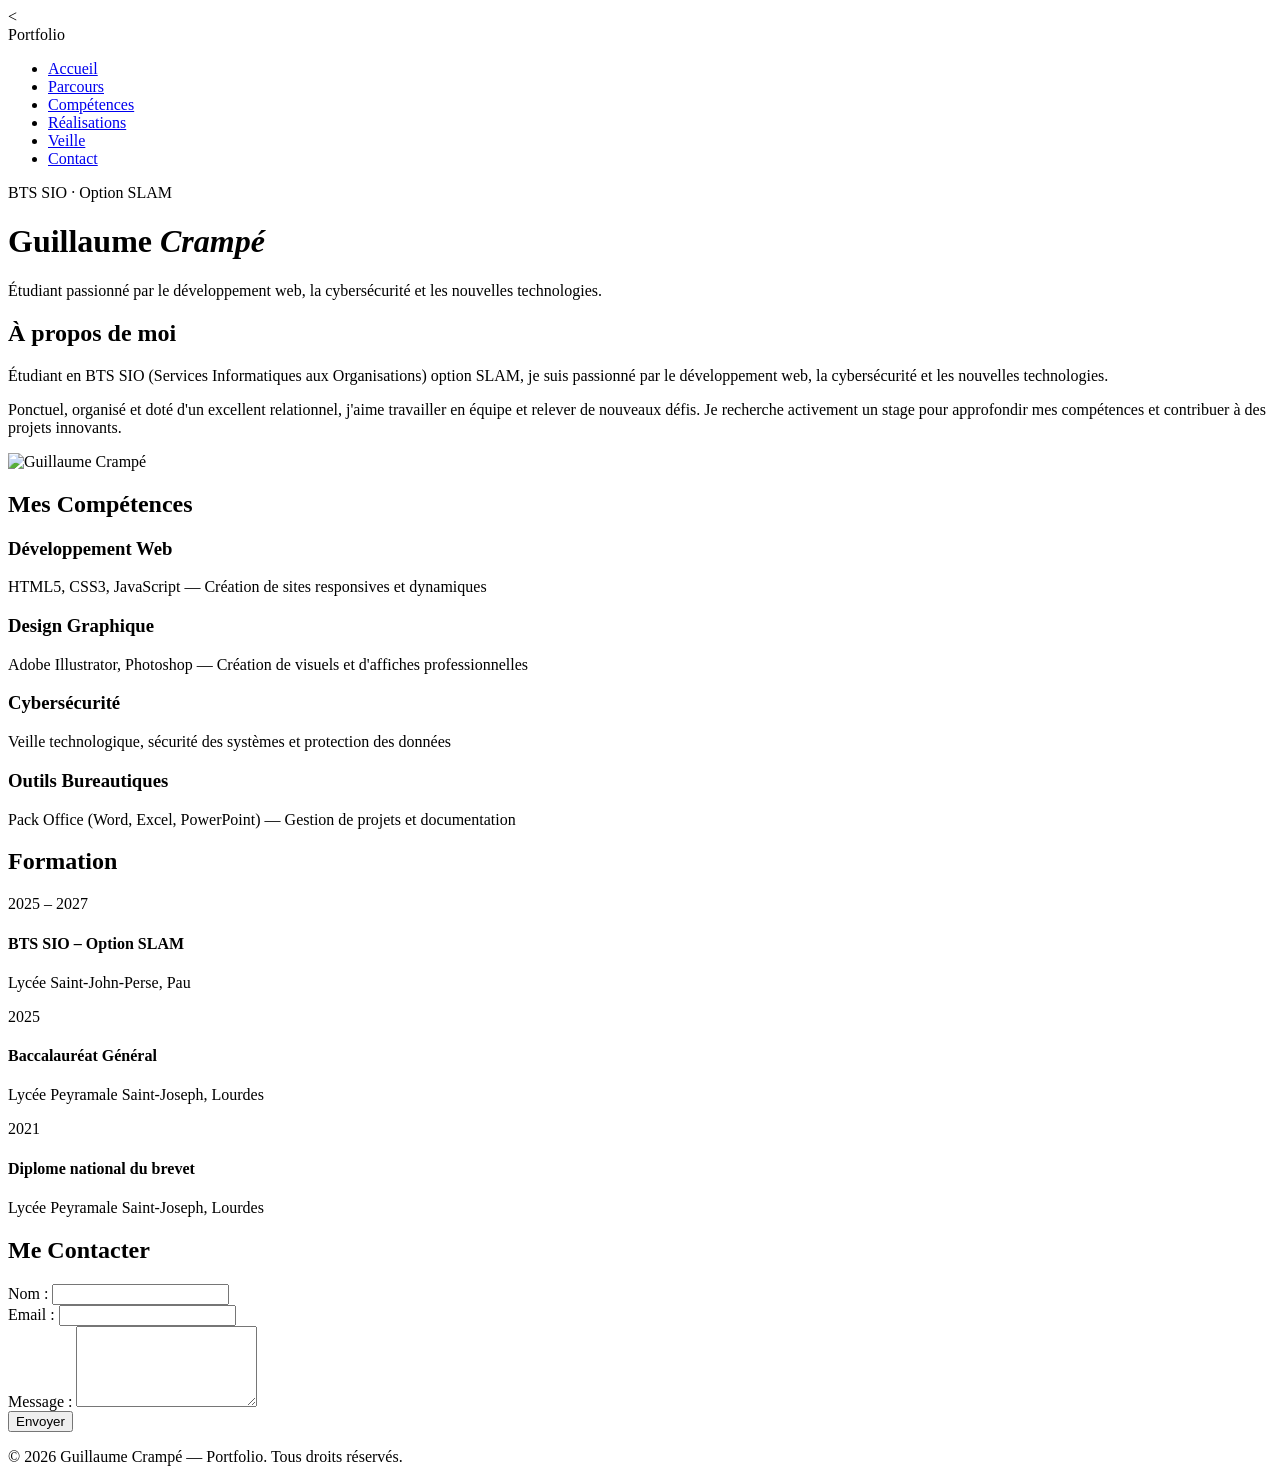
==== index.html @ c6c4ae94 "Add files via upload" ====
<<!DOCTYPE html>
<html lang="fr">
<head>
    <meta charset="UTF-8">
    <meta name="viewport" content="width=device-width, initial-scale=1.0">
    <title>Portfolio — Guillaume Crampé</title>
    <link rel="preconnect" href="https://fonts.googleapis.com">
    <link rel="preconnect" href="https://fonts.gstatic.com" crossorigin>
    <link href="https://fonts.googleapis.com/css2?family=Playfair+Display:ital,wght@0,700;1,700&family=Outfit:wght@400;500;600;800&display=swap" rel="stylesheet">
    <link rel="stylesheet" href="css/style.css">
</head>
<body>

    <nav class="navbar">
        <div class="nav-container">
            <div class="logo"><a href="index.html" style="color:inherit;text-decoration:none;">Portfolio</a></div>
            <ul class="nav-menu">
                <li><a href="index.html" class="nav-link active">Accueil</a></li>
                <li><a href="pages/parcours.html" class="nav-link">Parcours</a></li>
                <li><a href="pages/competences.html" class="nav-link">Compétences</a></li>
                <li><a href="pages/realisations.html" class="nav-link">Réalisations</a></li>
                <li><a href="pages/veille.html" class="nav-link">Veille</a></li>
                <li><a href="pages/contact.html" class="nav-link">Contact</a></li>
            </ul>
            <div class="hamburger">
                <span></span>
                <span></span>
                <span></span>
            </div>
        </div>
    </nav>

    <header class="hero">
        <div class="hero-content">
            <div class="hero-badge">
                <span class="badge-dot"></span>
                BTS SIO · Option SLAM
            </div>
            <h1 class="hero-title">
                Guillaume
                <em>Crampé</em>
            </h1>
            <p class="hero-subtitle">Étudiant passionné par le développement web, la cybersécurité et les nouvelles technologies.</p>
        </div>
    </header>

    <main>

        <section class="about">
            <div class="container">
                <h2>À propos de moi</h2>
                <div class="about-content">
                    <div class="about-text">
                        <p>Étudiant en BTS SIO (Services Informatiques aux Organisations) option SLAM,
                        je suis passionné par le développement web, la cybersécurité et les nouvelles technologies.</p>
                        <p>Ponctuel, organisé et doté d'un excellent relationnel, j'aime travailler en équipe
                        et relever de nouveaux défis. Je recherche activement un stage pour approfondir mes
                        compétences et contribuer à des projets innovants.</p>
                    </div>
                    <div class="about-image">
                        <img src="images/profil.jpg" alt="Guillaume Crampé">
                    </div>
                </div>
            </div>
        </section>

        <section class="competences">
            <div class="container">
                <h2>Mes Compétences</h2>
                <div class="competences-grid">
                    <div class="competence-card">
                        <div class="card-bar bar-green"></div>
                        <h3>Développement Web</h3>
                        <p>HTML5, CSS3, JavaScript — Création de sites responsives et dynamiques</p>
                    </div>
                    <div class="competence-card">
                        <div class="card-bar bar-blue"></div>
                        <h3>Design Graphique</h3>
                        <p>Adobe Illustrator, Photoshop — Création de visuels et d'affiches professionnelles</p>
                    </div>
                    <div class="competence-card">
                        <div class="card-bar bar-orange"></div>
                        <h3>Cybersécurité</h3>
                        <p>Veille technologique, sécurité des systèmes et protection des données</p>
                    </div>
                    <div class="competence-card">
                        <div class="card-bar bar-green"></div>
                        <h3>Outils Bureautiques</h3>
                        <p>Pack Office (Word, Excel, PowerPoint) — Gestion de projets et documentation</p>
                    </div>
                </div>
            </div>
        </section>

        <section class="formation">
            <div class="container">
                <h2>Formation</h2>
                <div class="timeline">
                    <div class="timeline-item">
                        <div class="timeline-left">
                            <div class="timeline-dot dot-green"></div>
                            <div class="timeline-bar"></div>
                        </div>
                        <div class="timeline-right">
                            <p class="timeline-year year-green">2025 – 2027</p>
                            <div class="timeline-box">
                                <h4>BTS SIO – Option SLAM</h4>
                                <p>Lycée Saint-John-Perse, Pau</p>
                            </div>
                        </div>
                    </div>
                    <div class="timeline-item">
                        <div class="timeline-left">
                            <div class="timeline-dot dot-blue"></div>
                        </div>
                        <div class="timeline-right">
                            <p class="timeline-year year-blue">2025</p>
                            <div class="timeline-box">
                                <h4>Baccalauréat Général</h4>
                                <p>Lycée Peyramale Saint-Joseph, Lourdes</p>
                            </div>
                        </div>
                    </div>
                    <div class="timeline-item">
                        <div class="timeline-left">
                            <div class="timeline-dot dot-blue"></div>
                        </div>
                        <div class="timeline-right">
                            <p class="timeline-year year-blue">2021</p>
                            <div class="timeline-box">
                                <h4>Diplome national du brevet </h4>
                                <p>Lycée Peyramale Saint-Joseph, Lourdes</p>
                            </div>
                        </div>
                    </div>
                </div>
            </div>
        </section>

        <section id="contact" class="contact">
            <div class="container">
                <h2>Me Contacter</h2>
                <form id="contactForm" class="contact-form">
                    <div class="form-group">
                        <label for="nom">Nom :</label>
                        <input type="text" id="nom" name="nom" required>
                    </div>
                    <div class="form-group">
                        <label for="email">Email :</label>
                        <input type="email" id="email" name="email" required>
                    </div>
                    <div class="form-group">
                        <label for="message">Message :</label>
                        <textarea id="message" name="message" rows="5" required></textarea>
                    </div>
                    <button type="submit" class="btn btn-primary">Envoyer</button>
                </form>
            </div>
        </section>

    </main>

    <footer>
        <div class="container">
            <p>&copy; 2026 Guillaume Crampé — Portfolio. Tous droits réservés.</p>
        </div>
    </footer>

    <script src="js/main.js"></script>
</body>
</html>
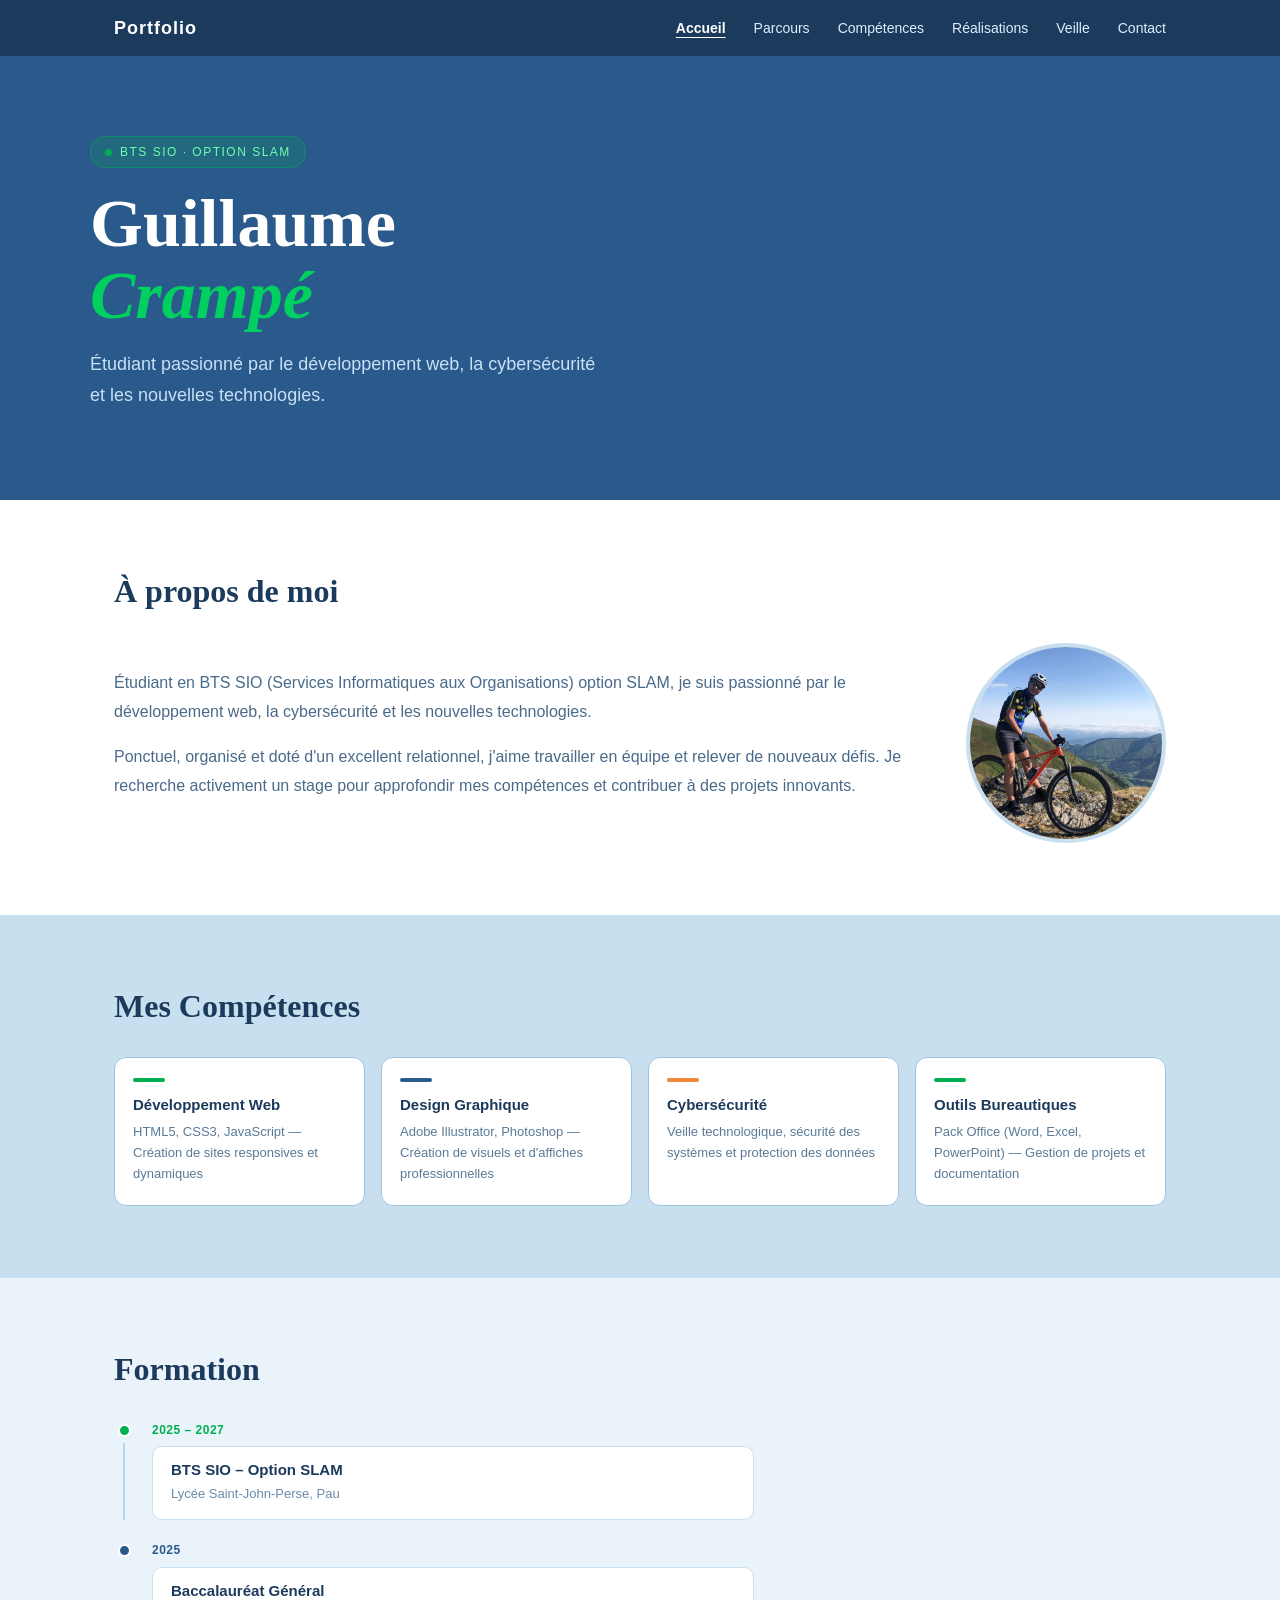
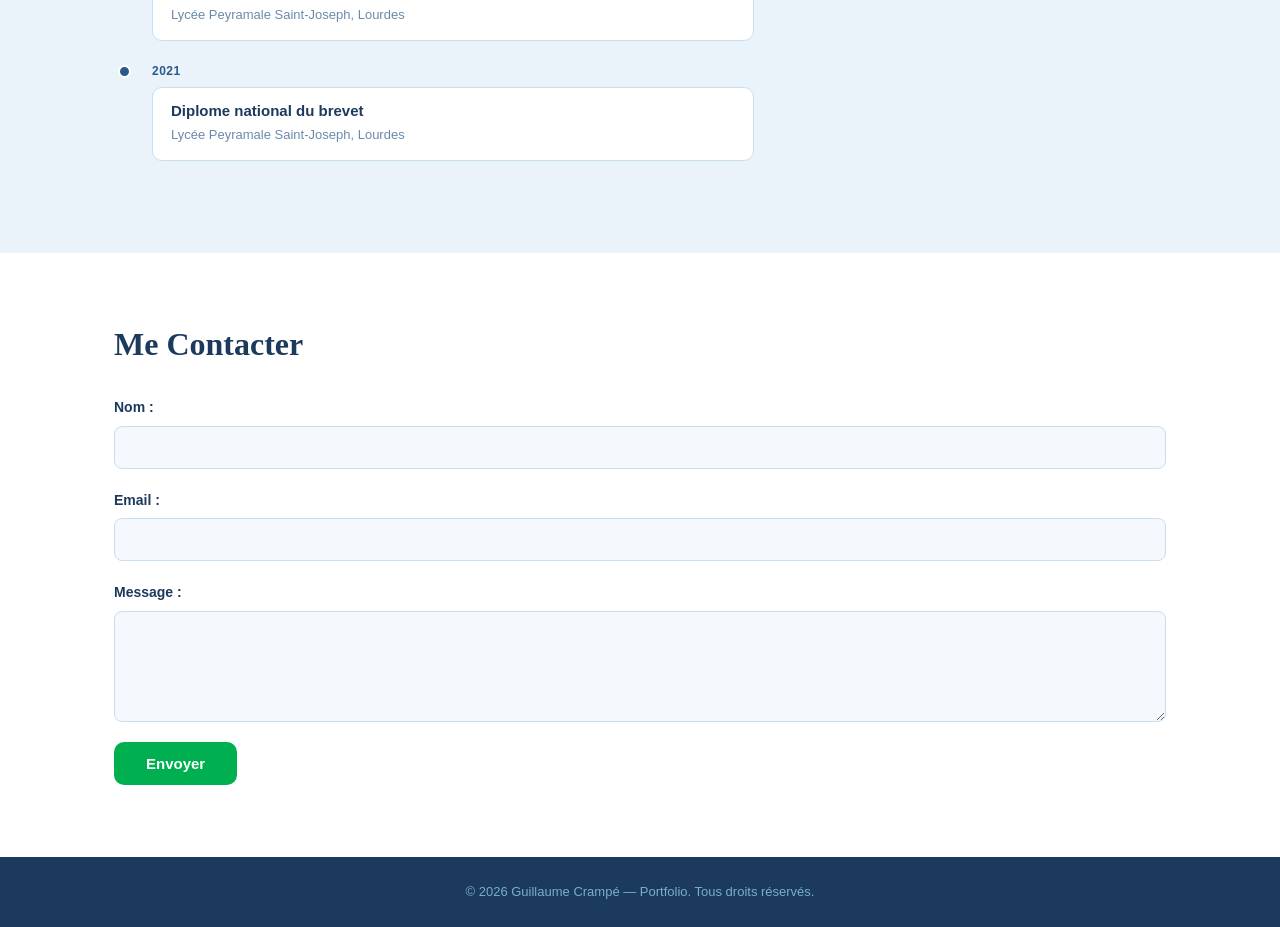
==== commit 30e562b8: "Mise à jour du portfolio" ====
--- a/index.html
+++ b/index.html
@@ -1,4 +1,4 @@
-<<!DOCTYPE html>
+<!DOCTYPE html>
 <html lang="fr">
 <head>
     <meta charset="UTF-8">
--- a/css/style.css
+++ b/css/style.css
@@ -0,0 +1,262 @@
+/* =============================================
+   PORTFOLIO — Guillaume Crampé
+   Palette : Bleu océan #2a5a8c + Vert émeraude #00b050
+   ============================================= */
+
+/* --- RESET & BASE --- */
+* { margin: 0; padding: 0; box-sizing: border-box; }
+
+body {
+    font-family: 'Outfit', sans-serif;
+    font-size: 16px;
+    font-weight: 400;
+    line-height: 1.7;
+    color: #1b3a5c;
+    background: #ffffff;
+}
+
+h1, h2, h3, h4 { font-family: 'Playfair Display', serif; font-weight: 700; line-height: 1.2; }
+a { text-decoration: none; color: inherit; }
+img { max-width: 100%; display: block; }
+
+.container { max-width: 1100px; margin: 0 auto; padding: 0 24px; }
+
+/* --- NAVBAR --- */
+.navbar {
+    background: #1b3a5c;
+    position: sticky;
+    top: 0;
+    z-index: 100;
+    height: 56px;
+    display: flex;
+    align-items: center;
+}
+
+.nav-container {
+    max-width: 1100px;
+    margin: 0 auto;
+    padding: 0 24px;
+    width: 100%;
+    display: flex;
+    align-items: center;
+    justify-content: space-between;
+    position: relative;
+}
+
+.logo { color: #ffffff; font-family: 'Outfit', sans-serif; font-weight: 600; font-size: 18px; letter-spacing: 1px; }
+
+.nav-menu { list-style: none; display: flex; gap: 28px; align-items: center; }
+
+.nav-link { color: #deeeff; font-size: 14px; font-weight: 500; transition: color 0.2s; }
+.nav-link:hover { color: #ffffff; }
+.nav-link.active { color: #ffffff; font-weight: 700; text-decoration: underline; text-underline-offset: 4px; }
+
+.hamburger { display: none; flex-direction: column; gap: 5px; cursor: pointer; }
+.hamburger span { display: block; width: 24px; height: 2px; background: #deeeff; border-radius: 2px; transition: all 0.3s; }
+
+/* --- HERO --- */
+.hero { background: #2a5a8c; padding: 80px 24px 90px; }
+
+.hero-content { max-width: 1100px; margin: 0 auto; }
+
+.hero-badge {
+    display: inline-flex; align-items: center; gap: 8px;
+    background: rgba(0,176,80,0.18); border: 1px solid rgba(0,176,80,0.5);
+    border-radius: 20px; padding: 5px 14px; font-size: 12px; color: #6dffa8;
+    letter-spacing: 1.5px; text-transform: uppercase; margin-bottom: 20px;
+    font-family: 'Outfit', sans-serif; font-weight: 500;
+}
+
+.badge-dot { width: 7px; height: 7px; border-radius: 50%; background: #00b050; flex-shrink: 0; }
+
+.hero-title { font-family: 'Playfair Display', serif; font-size: clamp(42px, 6vw, 68px); font-weight: 700; color: #ffffff; line-height: 1.05; }
+.hero-title em { display: block; font-style: italic; color: #00d060; }
+.hero-subtitle { font-size: 18px; color: #c8e0f4; margin-top: 18px; max-width: 520px; line-height: 1.7; }
+
+/* --- SECTIONS --- */
+.page-section { padding: 72px 0; background: #ffffff; }
+.page-section.bg-light { background: #f5f8fc; }
+.page-section.bg-lighter { background: #eaf2fa; }
+
+.section-title { font-size: 28px; color: #1b3a5c; margin-bottom: 32px; font-family: 'Playfair Display', serif; font-weight: 700; }
+
+/* --- HOMEPAGE SECTIONS --- */
+.about { padding: 72px 0; background: #ffffff; }
+.about h2 { font-size: 32px; color: #1b3a5c; margin-bottom: 32px; }
+
+.about-content { display: flex; gap: 48px; align-items: center; }
+.about-text { flex: 1; }
+.about-text p { color: #4a6a8a; margin-bottom: 16px; font-size: 16px; line-height: 1.8; }
+
+.about-image { flex-shrink: 0; width: 200px; height: 200px; border-radius: 50%; overflow: hidden; border: 4px solid #c8dff0; }
+.about-image img { width: 100%; height: 100%; object-fit: cover; }
+
+.competences { padding: 72px 0; background: #c8dff0; }
+.competences h2 { font-size: 32px; color: #1b3a5c; margin-bottom: 32px; }
+
+.competences-grid { display: grid; grid-template-columns: repeat(auto-fit, minmax(220px, 1fr)); gap: 16px; }
+
+.competence-card { background: #ffffff; border: 1px solid #a0c4e0; border-radius: 12px; padding: 20px 18px; transition: transform 0.2s, box-shadow 0.2s; }
+.competence-card:hover { transform: translateY(-4px); box-shadow: 0 8px 24px rgba(27,58,92,0.12); }
+
+.card-bar { height: 4px; border-radius: 2px; width: 32px; margin-bottom: 14px; }
+.bar-green { background: #00b050; }
+.bar-blue { background: #2a5a8c; }
+.bar-orange { background: #f0873a; }
+
+.competence-card h3 { font-size: 15px; color: #1b3a5c; margin-bottom: 8px; font-family: 'Outfit', sans-serif; font-weight: 600; }
+.competence-card p { font-size: 13px; color: #5a7a96; line-height: 1.6; }
+
+.formation { padding: 72px 0; background: #eaf2fa; }
+.formation h2 { font-size: 32px; color: #1b3a5c; margin-bottom: 32px; }
+
+/* --- TIMELINE --- */
+.timeline { display: flex; flex-direction: column; max-width: 640px; }
+.timeline-item { display: flex; gap: 18px; padding-bottom: 20px; }
+.timeline-left { display: flex; flex-direction: column; align-items: center; min-width: 20px; }
+.timeline-dot { width: 13px; height: 13px; border-radius: 50%; flex-shrink: 0; margin-top: 4px; border: 2px solid #ffffff; }
+.dot-green { background: #00b050; }
+.dot-blue { background: #2a5a8c; }
+.timeline-bar { width: 2px; flex: 1; background: #b8d4ec; margin-top: 6px; }
+.timeline-right { flex: 1; }
+.timeline-year { font-size: 12px; font-weight: 600; font-family: 'Outfit', sans-serif; margin-bottom: 6px; letter-spacing: 0.5px; }
+.year-green { color: #00b050; }
+.year-blue { color: #2a5a8c; }
+.timeline-box { background: #ffffff; border: 1px solid #c8dff0; border-radius: 10px; padding: 14px 18px; }
+.timeline-box h4 { font-size: 15px; color: #1b3a5c; margin-bottom: 4px; font-family: 'Outfit', sans-serif; font-weight: 600; }
+.timeline-box p { font-size: 13px; color: #6a8aaa; }
+
+/* Tags dans timeline */
+.tag { display: inline-block; font-size: 11px; border-radius: 4px; padding: 2px 8px; margin-top: 6px; font-weight: 600; font-family: 'Outfit', sans-serif; }
+.tag-green { background: rgba(0,176,80,0.12); color: #007a38; }
+.tag-blue { background: rgba(42,90,140,0.12); color: #1b3a5c; }
+
+/* Centres d'intérêt */
+.tags-grid { display: flex; flex-wrap: wrap; gap: 10px; }
+.interest-tag { background: #ffffff; border: 1px solid #c8dff0; border-radius: 8px; padding: 8px 16px; font-size: 14px; color: #1b3a5c; font-weight: 500; }
+
+/* --- COMPÉTENCES PAGE --- */
+.bloc-header { display: flex; gap: 20px; align-items: flex-start; margin-bottom: 24px; }
+.bloc-number { width: 44px; height: 44px; border-radius: 10px; color: #fff; font-size: 16px; font-weight: 800; display: flex; align-items: center; justify-content: center; flex-shrink: 0; font-family: 'Outfit', sans-serif; }
+.bloc-sub { font-size: 14px; color: #5a7a96; margin-top: 2px; }
+
+.skills-tags { display: flex; flex-wrap: wrap; gap: 8px; margin-bottom: 20px; }
+.skill-tag { background: #eaf2fa; color: #2a5a8c; font-size: 13px; border-radius: 6px; padding: 5px 12px; font-weight: 600; }
+
+.competence-detail { background: #fff; border: 1px solid #c8dff0; border-left: 4px solid #00b050; border-radius: 0 10px 10px 0; padding: 16px 20px; margin-bottom: 20px; }
+.competence-detail p { font-size: 14px; color: #4a6a8a; line-height: 1.8; }
+
+.img-placeholder { background: #f5f8fc; border: 2px dashed #b8d4ec; border-radius: 10px; padding: 32px 20px; text-align: center; margin-bottom: 16px; }
+.img-placeholder p { font-size: 13px; color: #7aafc8; font-weight: 500; }
+
+/* --- RÉALISATIONS PAGE --- */
+.projets-grid { display: grid; grid-template-columns: repeat(auto-fit, minmax(300px, 1fr)); gap: 24px; }
+
+.projet-card { background: #fff; border: 1px solid #c8dff0; border-radius: 12px; overflow: hidden; transition: transform 0.2s, box-shadow 0.2s; }
+.projet-card:hover { transform: translateY(-4px); box-shadow: 0 8px 24px rgba(27,58,92,0.12); }
+
+.projet-img { background: #c8dff0; height: 200px; display: flex; align-items: center; justify-content: center; border-bottom: 1px solid #b0cce0; overflow: hidden; }
+.projet-img img { width: 100%; height: 100%; object-fit: cover; }
+.projet-img span { font-size: 13px; color: #4a7aaa; font-weight: 500; }
+
+.projet-body { padding: 20px; }
+.projet-body h3 { font-size: 17px; color: #1b3a5c; margin-bottom: 8px; font-family: 'Outfit', sans-serif; font-weight: 700; }
+.projet-body p { font-size: 13px; color: #5a7a96; line-height: 1.6; margin-bottom: 12px; }
+
+.projet-tags { display: flex; gap: 6px; flex-wrap: wrap; margin-bottom: 16px; }
+.ptag { background: rgba(0,176,80,0.12); color: #007a38; font-size: 11px; border-radius: 4px; padding: 3px 8px; font-weight: 600; }
+
+.btn-projet { display: inline-block; background: #1b3a5c; color: #fff; border-radius: 7px; padding: 8px 18px; font-size: 13px; font-weight: 700; font-family: 'Outfit', sans-serif; transition: background 0.2s; }
+.btn-projet:hover { background: #2a5a8c; }
+
+/* --- VEILLE PAGE --- */
+.article-card { background: #fff; border: 1px solid #c8dff0; border-radius: 12px; padding: 20px 24px; margin-bottom: 16px; display: flex; gap: 24px; transition: box-shadow 0.2s; }
+.article-card:hover { box-shadow: 0 4px 16px rgba(27,58,92,0.1); }
+
+.article-meta { display: flex; flex-direction: column; gap: 6px; min-width: 110px; }
+.article-date { font-size: 12px; color: #00b050; font-weight: 700; font-family: 'Outfit', sans-serif; }
+.article-tag-label { display: inline-block; background: #eaf2fa; color: #2a5a8c; font-size: 11px; border-radius: 4px; padding: 3px 8px; font-weight: 600; }
+
+.article-body h3 { font-size: 16px; color: #1b3a5c; margin-bottom: 8px; font-family: 'Outfit', sans-serif; font-weight: 700; }
+.article-body p { font-size: 13px; color: #5a7a96; line-height: 1.6; margin-bottom: 10px; }
+.article-link { font-size: 13px; color: #00b050; font-weight: 600; transition: color 0.2s; }
+.article-link:hover { color: #007a38; }
+
+/* --- CONTACT PAGE --- */
+.contact-layout { display: grid; grid-template-columns: 1fr 380px; gap: 48px; align-items: start; }
+
+.contact-form-wrap h2 { margin-bottom: 28px; }
+
+.contact-form { display: flex; flex-direction: column; gap: 20px; }
+
+.form-group { display: flex; flex-direction: column; gap: 6px; }
+.form-group label { font-size: 14px; font-weight: 600; color: #1b3a5c; }
+.form-group input, .form-group textarea {
+    padding: 12px 16px; border: 1.5px solid #c8dff0; border-radius: 8px;
+    font-family: 'Outfit', sans-serif; font-size: 15px; color: #1b3a5c;
+    background: #f5f8fc; transition: border-color 0.2s; outline: none;
+}
+.form-group input:focus, .form-group textarea:focus { border-color: #00b050; background: #ffffff; }
+
+.contact-infos { background: #f5f8fc; border: 1px solid #c8dff0; border-radius: 12px; padding: 28px 24px; }
+.contact-infos h2 { font-size: 22px; margin-bottom: 20px; }
+
+.btn-email {
+    display: block; background: #1b3a5c; color: #ffffff; border-radius: 10px;
+    padding: 14px 20px; font-size: 14px; font-weight: 700; font-family: 'Outfit', sans-serif;
+    text-align: center; margin-bottom: 24px; transition: background 0.2s; word-break: break-all;
+}
+.btn-email:hover { background: #2a5a8c; }
+
+.info-list { display: flex; flex-direction: column; gap: 16px; }
+.info-item { display: flex; gap: 14px; align-items: flex-start; }
+.info-dot { width: 8px; height: 8px; border-radius: 50%; background: #00b050; flex-shrink: 0; margin-top: 6px; }
+.info-label { font-size: 11px; color: #7aafc8; font-weight: 600; text-transform: uppercase; letter-spacing: 0.5px; margin-bottom: 2px; }
+.info-value { font-size: 14px; color: #1b3a5c; font-weight: 500; }
+
+/* --- CONTACT HOMEPAGE --- */
+.contact { padding: 72px 0; background: #ffffff; }
+.contact h2 { font-size: 32px; color: #1b3a5c; margin-bottom: 32px; }
+
+/* --- BOUTONS --- */
+.btn { font-family: 'Outfit', sans-serif; font-size: 15px; font-weight: 700; border-radius: 10px; padding: 13px 32px; cursor: pointer; border: none; transition: opacity 0.2s, transform 0.1s; align-self: flex-start; }
+.btn:hover { opacity: 0.9; }
+.btn:active { transform: scale(0.98); }
+.btn-primary { background: #00b050; color: #ffffff; }
+
+/* --- FOOTER --- */
+footer { background: #1b3a5c; padding: 24px; text-align: center; }
+footer p { color: #7aafc8; font-size: 13px; }
+
+/* --- RESPONSIVE --- */
+@media (max-width: 900px) {
+    .contact-layout { grid-template-columns: 1fr; }
+}
+
+@media (max-width: 768px) {
+    .nav-menu {
+        display: none; flex-direction: column;
+        position: absolute; top: 56px; left: 0; right: 0;
+        background: #1b3a5c; padding: 20px 24px; gap: 18px;
+    }
+    .nav-menu.active { display: flex; }
+    .hamburger { display: flex; }
+
+    .hero { padding: 56px 20px 64px; }
+    .hero-title { font-size: 38px; }
+
+    .about-content { flex-direction: column-reverse; }
+    .about-image { width: 140px; height: 140px; }
+
+    .competences-grid { grid-template-columns: 1fr 1fr; }
+
+    .article-card { flex-direction: column; gap: 10px; }
+    .article-meta { flex-direction: row; align-items: center; }
+
+    .bloc-header { flex-direction: column; gap: 12px; }
+}
+
+@media (max-width: 480px) {
+    .competences-grid { grid-template-columns: 1fr; }
+    .projets-grid { grid-template-columns: 1fr; }
+}
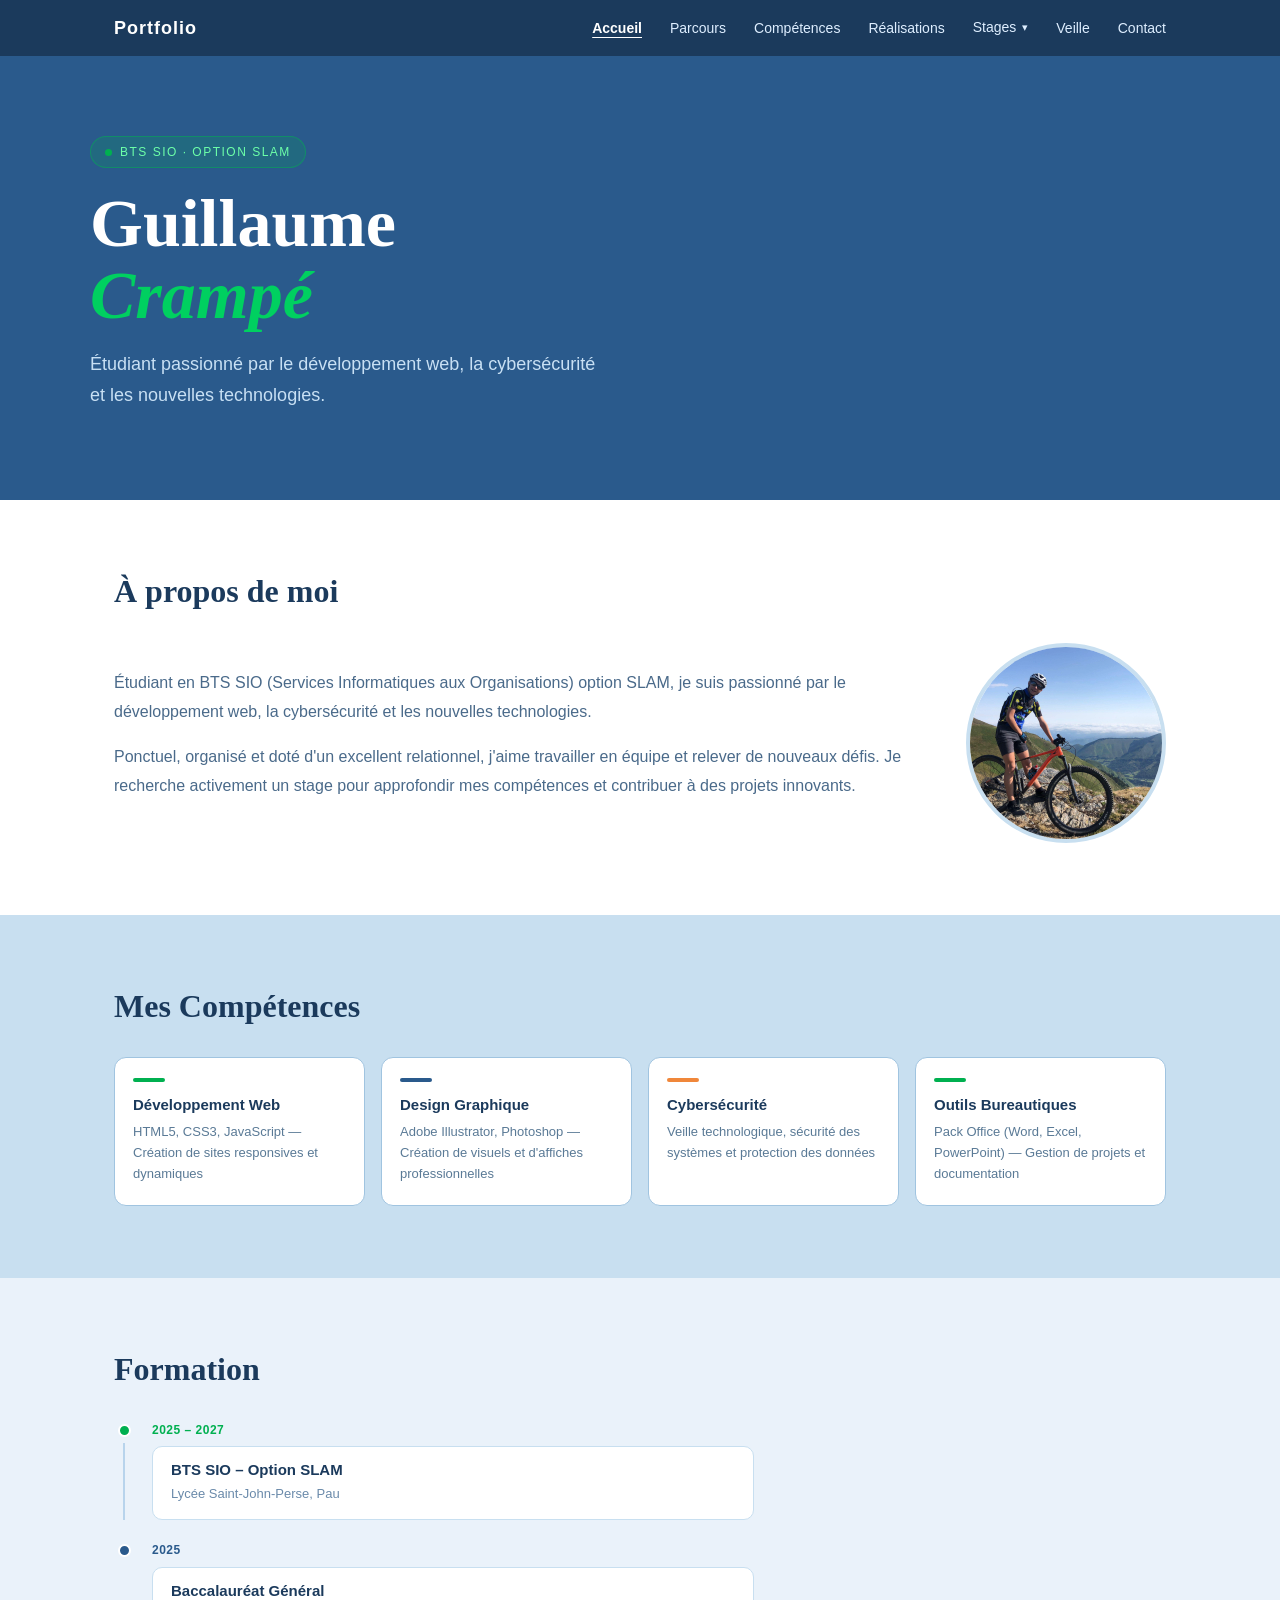
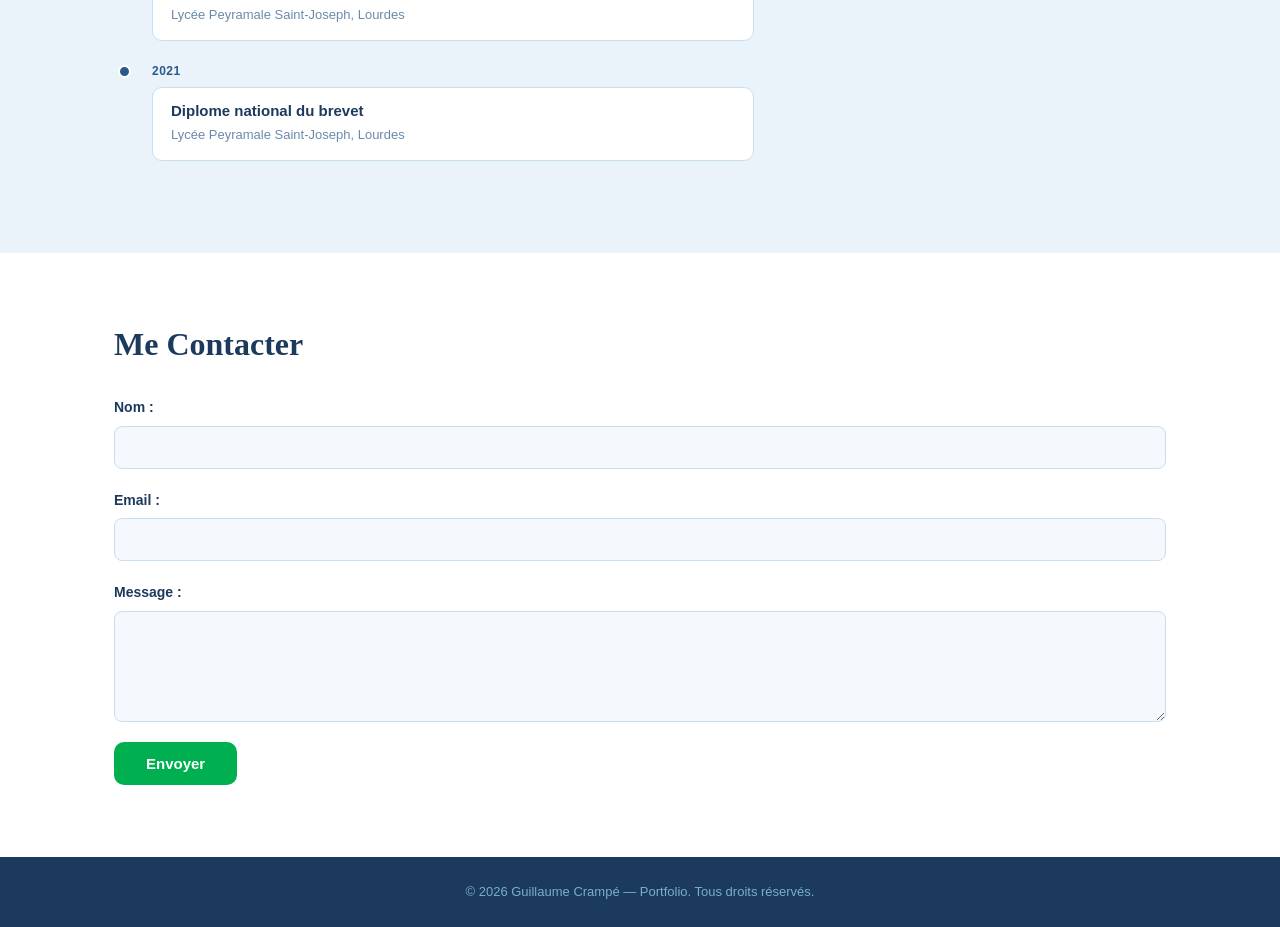
==== commit 09a624b3: "Ajout du stage 1 + fonctionnalités" ====
--- a/index.html
+++ b/index.html
@@ -19,6 +19,12 @@
                 <li><a href="pages/parcours.html" class="nav-link">Parcours</a></li>
                 <li><a href="pages/competences.html" class="nav-link">Compétences</a></li>
                 <li><a href="pages/realisations.html" class="nav-link">Réalisations</a></li>
+                <li class="nav-item-dropdown"><a href="pages/stages/stage1.html" class="nav-link nav-dropdown-toggle">Stages <span class="dropdown-arrow">▾</span></a>
+                    <ul class="nav-submenu">
+                        <li><a href="pages/stages/stage1.html" class="nav-link">Stage de 1ère année</a></li>
+                        <li><a href="pages/stages/stage2.html" class="nav-link">Stage de 2ème année</a></li>
+                    </ul>
+                </li>
                 <li><a href="pages/veille.html" class="nav-link">Veille</a></li>
                 <li><a href="pages/contact.html" class="nav-link">Contact</a></li>
             </ul>
--- a/css/style.css
+++ b/css/style.css
@@ -259,4 +259,215 @@
 @media (max-width: 480px) {
     .competences-grid { grid-template-columns: 1fr; }
     .projets-grid { grid-template-columns: 1fr; }
+}
+
+/* Menu déroulant des stages */
+.nav-item-dropdown {
+    position: relative;
+}
+
+.nav-dropdown-toggle {
+    display: flex;
+    align-items: center;
+    gap: 6px;
+}
+
+.dropdown-arrow {
+    font-size: 0.8em;
+    transition: transform 0.3s ease;
+}
+
+.nav-submenu {
+    display: none;
+    position: absolute;
+    top: 100%;
+    left: 0;
+    min-width: 200px;
+    padding: 8px 0;
+    margin: 0;
+    list-style: none;
+    background: #ffffff;
+    border-radius: 8px;
+    box-shadow: 0 4px 12px rgba(0, 0, 0, 0.15);
+    z-index: 1000;
+}
+
+.nav-submenu li a {
+    display: block;
+    padding: 10px 16px;
+    color: #333333;
+    text-decoration: none;
+    white-space: nowrap;
+    transition: background 0.2s ease;
+}
+
+.nav-submenu li a:hover {
+    background: #f0f5f5;
+}
+
+/* Affichage au survol */
+.nav-item-dropdown:hover .nav-submenu,
+.nav-item-dropdown:focus-within .nav-submenu {
+    display: block;
+}
+
+.nav-item-dropdown:hover .dropdown-arrow {
+    transform: rotate(180deg);
+}
+
+/* Affichage sur écran tactile */
+@media (max-width: 768px) {
+    .nav-submenu {
+        position: static;
+        min-width: 100%;
+        box-shadow: none;
+        border-radius: 0;
+        padding-left: 15px;
+    }
+
+    .nav-item-dropdown:focus-within .nav-submenu {
+        display: block;
+    }
+}
+/* =========================
+   Pages des stages
+========================= */
+
+.stage-page {
+    max-width: 1100px;
+    margin: 0 auto;
+    padding: 40px 20px 60px;
+}
+
+.stage-hero {
+    padding: 45px 35px;
+    margin-bottom: 35px;
+    border-radius: 16px;
+    background: linear-gradient(135deg, #e8f4f5, #eaf1ff);
+}
+
+.stage-label {
+    color: #168b83;
+    font-weight: 700;
+    text-transform: uppercase;
+    letter-spacing: 1px;
+    font-size: 0.85rem;
+}
+
+.stage-hero h1 {
+    margin: 15px 0;
+    color: #173b5e;
+    font-size: 2.4rem;
+}
+
+.stage-subtitle {
+    font-size: 1.1rem;
+    color: #526575;
+    line-height: 1.7;
+}
+
+.stage-infos {
+    display: grid;
+    grid-template-columns: repeat(2, minmax(0, 1fr));
+    gap: 12px;
+    margin-top: 30px;
+}
+
+.stage-infos p {
+    margin: 0;
+    padding: 14px;
+    background: rgba(255, 255, 255, 0.8);
+    border-radius: 8px;
+    color: #34495e;
+}
+
+.stage-section {
+    margin: 35px 0;
+}
+
+.stage-section h2 {
+    margin-bottom: 20px;
+    padding-bottom: 10px;
+    color: #173b5e;
+    border-bottom: 2px solid #32a89d;
+}
+
+.stage-section p {
+    line-height: 1.8;
+    color: #4d5d6c;
+}
+
+.stage-card {
+    margin: 15px 0;
+    padding: 22px;
+    border-radius: 12px;
+    background: #ffffff;
+    border: 1px solid #e1e8ed;
+    box-shadow: 0 4px 12px rgba(20, 50, 70, 0.05);
+}
+
+.stage-card h3 {
+    margin-top: 0;
+    color: #208c87;
+}
+
+.stage-card p {
+    margin-bottom: 0;
+}
+
+.stage-tags {
+    display: flex;
+    flex-wrap: wrap;
+    gap: 10px;
+}
+
+.stage-tags span {
+    display: inline-block;
+    padding: 9px 14px;
+    border-radius: 20px;
+    background: #e5f4f2;
+    color: #176d68;
+    font-size: 0.9rem;
+    font-weight: 600;
+}
+
+.stage-back {
+    margin-top: 40px;
+}
+
+.stage-back a {
+    display: inline-block;
+    padding: 12px 20px;
+    border-radius: 8px;
+    background: #173b5e;
+    color: #ffffff;
+    text-decoration: none;
+    transition: background 0.2s ease;
+}
+
+.stage-back a:hover {
+    background: #208c87;
+}
+
+/* Adaptation aux mobiles */
+@media (max-width: 600px) {
+    .stage-page {
+        padding: 25px 15px 40px;
+    }
+
+    .stage-hero {
+        padding: 28px 20px;
+    }
+
+    .stage-hero h1 {
+        font-size: 1.8rem;
+    }
+
+    .stage-infos {
+        grid-template-columns: 1fr;
+    }
+
+    .stage-card {
+        padding: 18px;
+    }
 }
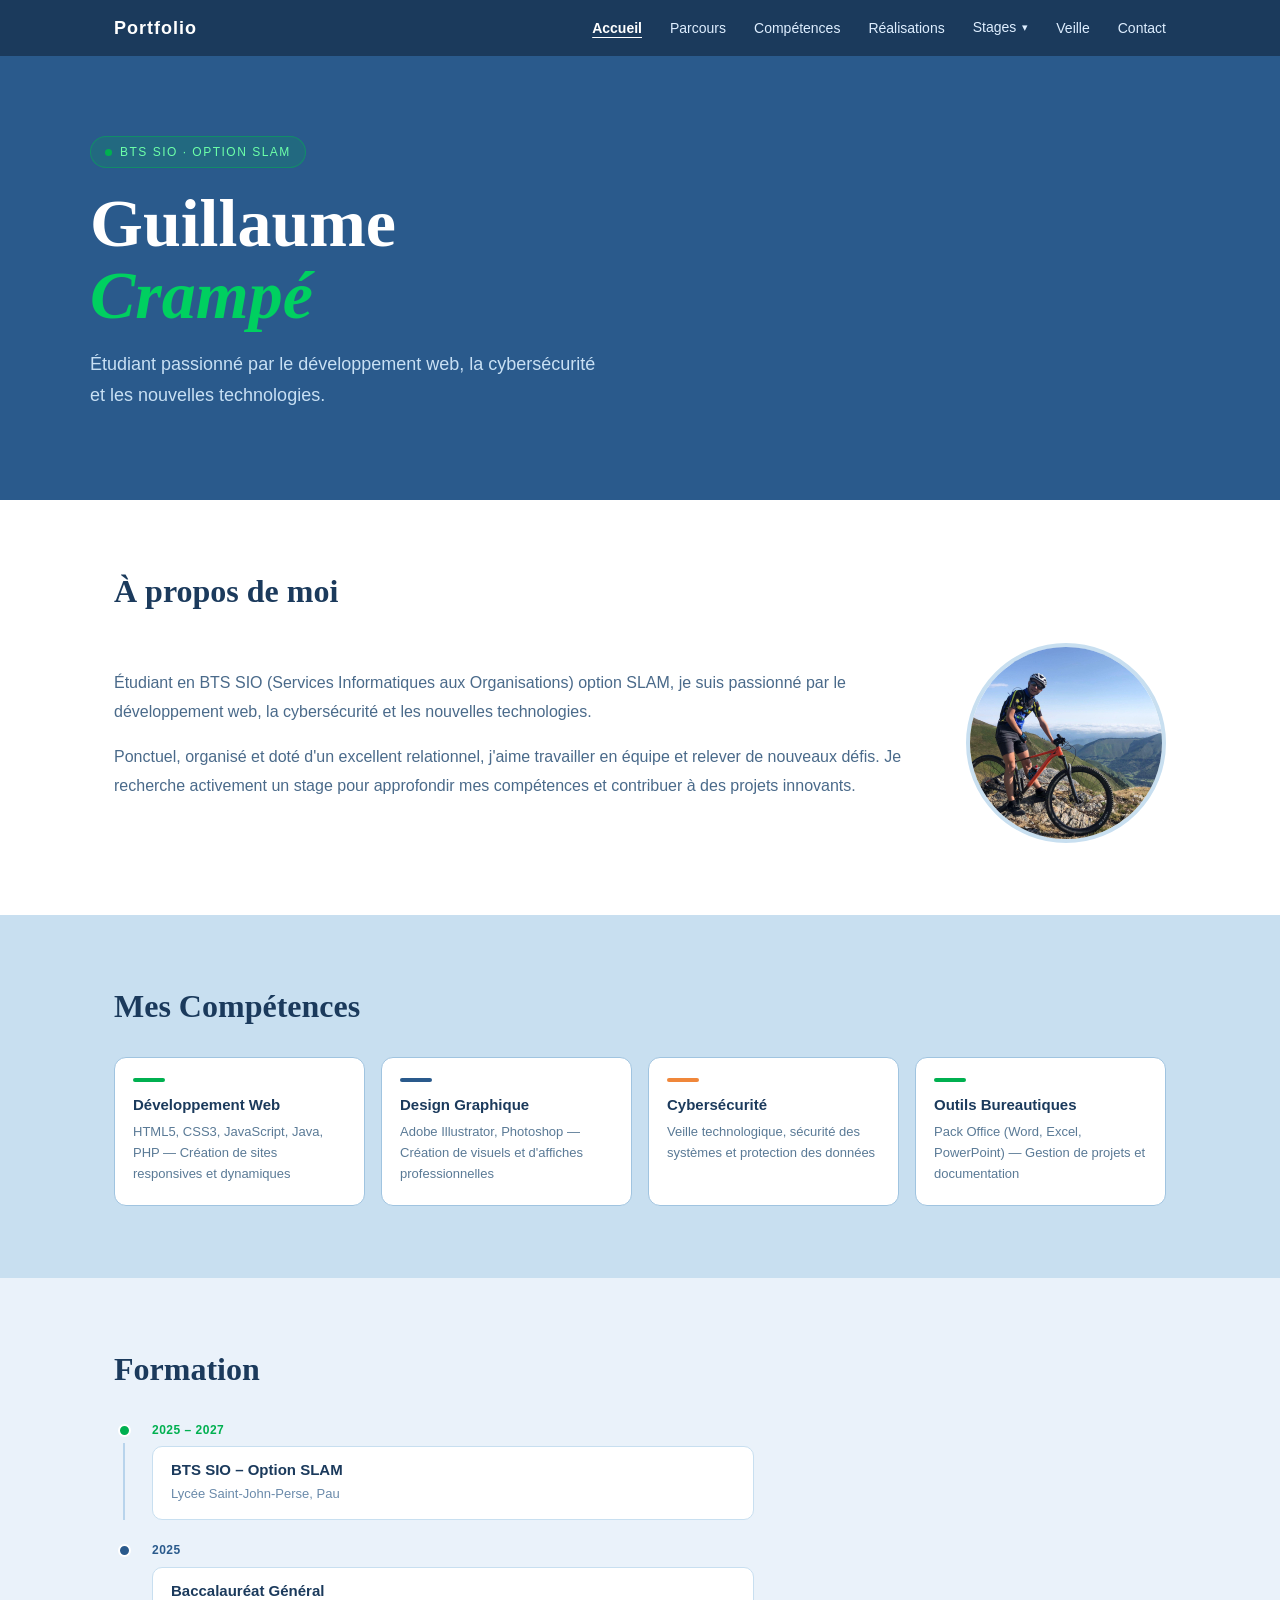
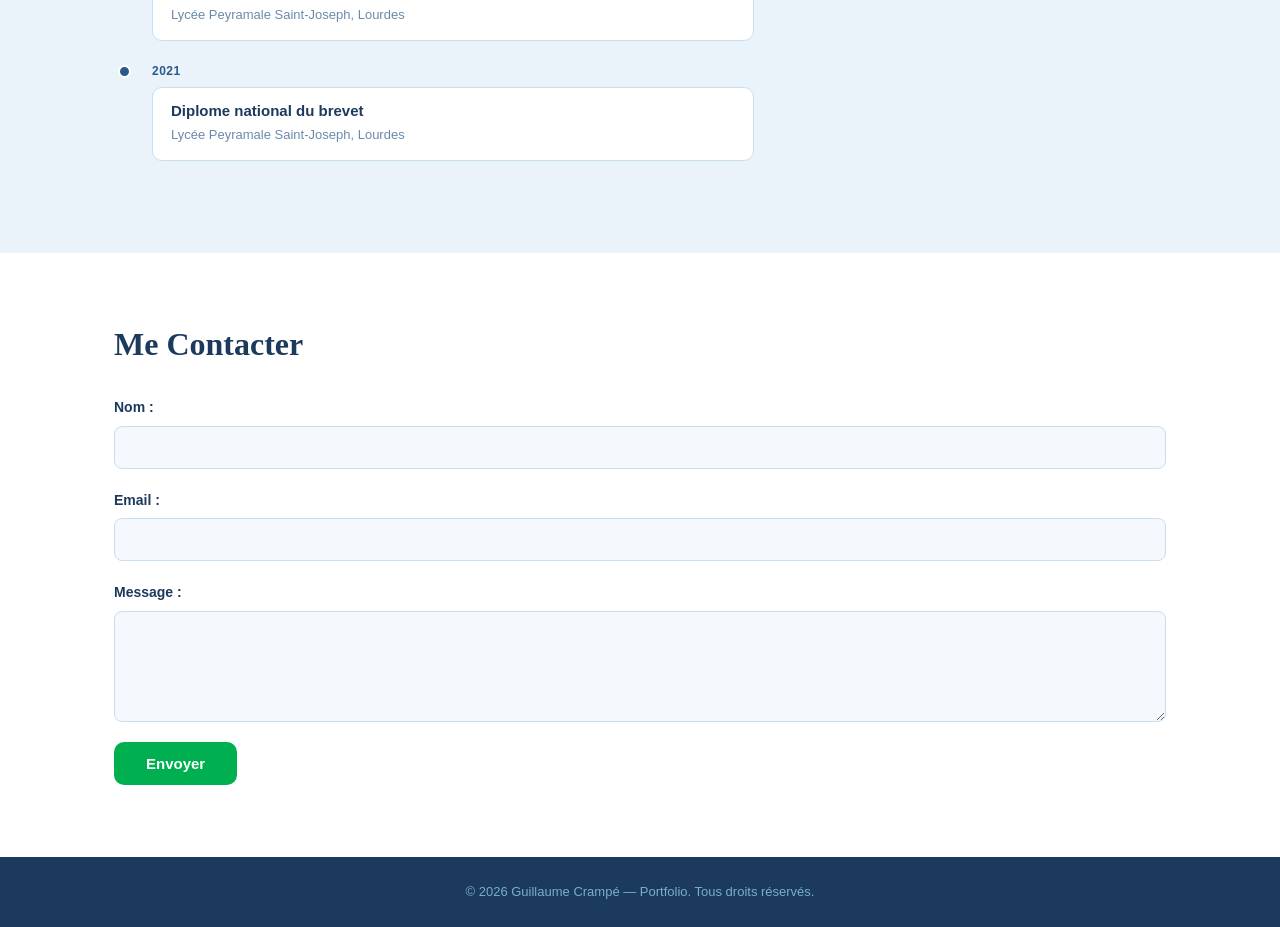
==== commit 97aa481d: "modif index" ====
--- a/index.html
+++ b/index.html
@@ -77,7 +77,8 @@
                     <div class="competence-card">
                         <div class="card-bar bar-green"></div>
                         <h3>Développement Web</h3>
-                        <p>HTML5, CSS3, JavaScript — Création de sites responsives et dynamiques</p>
+                        <p>HTML5, CSS3, JavaScript, Java, PHP
+                        — Création de sites responsives et dynamiques</p>
                     </div>
                     <div class="competence-card">
                         <div class="card-bar bar-blue"></div>
--- a/css/style.css
+++ b/css/style.css
@@ -329,90 +329,112 @@
         display: block;
     }
 }
+
 /* =========================
    Pages des stages
-========================= */
+   ========================= */
 
 .stage-page {
-    max-width: 1100px;
-    margin: 0 auto;
-    padding: 40px 20px 60px;
+    background: #ffffff;
+    color: #1b3a5c;
 }
 
 .stage-hero {
-    padding: 45px 35px;
-    margin-bottom: 35px;
-    border-radius: 16px;
-    background: linear-gradient(135deg, #e8f4f5, #eaf1ff);
+    background: #2a5a8c;
+    padding: 60px 24px;
+    text-align: center;
 }
 
 .stage-label {
-    color: #168b83;
-    font-weight: 700;
+    display: inline-block;
+    color: #6dffa8;
+    background: rgba(0, 176, 80, 0.18);
+    border: 1px solid rgba(0, 176, 80, 0.5);
+    border-radius: 20px;
+    padding: 5px 14px;
+    font-size: 12px;
+    letter-spacing: 1px;
     text-transform: uppercase;
-    letter-spacing: 1px;
-    font-size: 0.85rem;
+    margin-bottom: 20px;
 }
 
 .stage-hero h1 {
-    margin: 15px 0;
-    color: #173b5e;
-    font-size: 2.4rem;
+    color: #ffffff;
+    font-size: clamp(32px, 5vw, 48px);
+    margin-bottom: 16px;
+}
+
+.stage-hero h1 em {
+    color: #00d060;
 }
 
 .stage-subtitle {
-    font-size: 1.1rem;
-    color: #526575;
-    line-height: 1.7;
+    color: #c8e0f4;
+    font-size: 17px;
+    max-width: 700px;
+    margin: 0 auto 30px;
 }
 
 .stage-infos {
     display: grid;
     grid-template-columns: repeat(2, minmax(0, 1fr));
     gap: 12px;
-    margin-top: 30px;
+    max-width: 800px;
+    margin: 30px auto 0;
+    text-align: left;
 }
 
 .stage-infos p {
-    margin: 0;
-    padding: 14px;
-    background: rgba(255, 255, 255, 0.8);
-    border-radius: 8px;
-    color: #34495e;
+    background: #ffffff;
+    border: 1px solid #c8dff0;
+    border-radius: 10px;
+    padding: 14px 18px;
+    color: #4a6a8a;
+    font-size: 14px;
+}
+
+.stage-infos strong {
+    color: #1b3a5c;
 }
 
 .stage-section {
-    margin: 35px 0;
+    max-width: 1100px;
+    margin: 0 auto;
+    padding: 45px 24px 10px;
 }
 
 .stage-section h2 {
-    margin-bottom: 20px;
-    padding-bottom: 10px;
-    color: #173b5e;
-    border-bottom: 2px solid #32a89d;
-}
-
-.stage-section p {
+    color: #1b3a5c;
+    font-size: 28px;
+    margin-bottom: 22px;
+}
+
+.stage-section > p {
+    color: #4a6a8a;
     line-height: 1.8;
-    color: #4d5d6c;
+    margin-bottom: 16px;
 }
 
 .stage-card {
-    margin: 15px 0;
-    padding: 22px;
-    border-radius: 12px;
     background: #ffffff;
-    border: 1px solid #e1e8ed;
-    box-shadow: 0 4px 12px rgba(20, 50, 70, 0.05);
+    border: 1px solid #c8dff0;
+    border-left: 4px solid #00b050;
+    border-radius: 10px;
+    padding: 22px 24px;
+    margin-bottom: 16px;
 }
 
 .stage-card h3 {
-    margin-top: 0;
-    color: #208c87;
+    font-family: 'Outfit', sans-serif;
+    color: #1b3a5c;
+    font-size: 17px;
+    margin-bottom: 8px;
 }
 
 .stage-card p {
-    margin-bottom: 0;
+    color: #5a7a96;
+    font-size: 14px;
+    line-height: 1.8;
 }
 
 .stage-tags {
@@ -422,52 +444,127 @@
 }
 
 .stage-tags span {
-    display: inline-block;
-    padding: 9px 14px;
-    border-radius: 20px;
-    background: #e5f4f2;
-    color: #176d68;
-    font-size: 0.9rem;
+    background: #eaf2fa;
+    color: #2a5a8c;
+    border: 1px solid #c8dff0;
+    border-radius: 6px;
+    padding: 6px 12px;
+    font-size: 13px;
     font-weight: 600;
 }
 
 .stage-back {
-    margin-top: 40px;
+    max-width: 1100px;
+    margin: 35px auto 60px;
+    padding: 0 24px;
 }
 
 .stage-back a {
     display: inline-block;
-    padding: 12px 20px;
-    border-radius: 8px;
-    background: #173b5e;
+    background: #1b3a5c;
     color: #ffffff;
-    text-decoration: none;
-    transition: background 0.2s ease;
+    padding: 11px 20px;
+    border-radius: 7px;
+    font-size: 14px;
+    font-weight: 600;
+    transition: background 0.2s;
 }
 
 .stage-back a:hover {
-    background: #208c87;
-}
-
-/* Adaptation aux mobiles */
+    background: #2a5a8c;
+}
+
 @media (max-width: 600px) {
-    .stage-page {
-        padding: 25px 15px 40px;
-    }
-
     .stage-hero {
-        padding: 28px 20px;
-    }
-
-    .stage-hero h1 {
-        font-size: 1.8rem;
+        padding: 42px 20px;
     }
 
     .stage-infos {
         grid-template-columns: 1fr;
     }
 
+    .stage-section {
+        padding: 32px 20px 5px;
+    }
+
+    .stage-section h2 {
+        font-size: 24px;
+    }
+
     .stage-card {
         padding: 18px;
     }
-}+
+    .stage-back {
+        padding: 0 20px;
+    }
+}
+/* Ajustement de la navigation sur les écrans intermédiaires */
+@media (min-width: 769px) and (max-width: 1050px) {
+    .nav-container {
+        padding: 0 16px;
+    }
+
+    .nav-menu {
+        gap: 12px;
+    }
+
+    .nav-link {
+        font-size: 13px;
+    }
+
+    .logo {
+        font-size: 16px;
+    }
+}
+
+/* Présentation de l'entreprise : texte à gauche, logo à droite */
+
+.stage-presentation {
+    display: flex;
+    flex-direction: row;
+    align-items: center;
+    justify-content: space-between;
+    gap: 30px;
+}
+
+.stage-presentation-texte {
+    flex: 1;
+    min-width: 0;
+}
+
+.stage-presentation-texte p {
+    color: #4a6a8a;
+    line-height: 1.8;
+    margin-bottom: 16px;
+}
+
+.stage-presentation-image {
+    flex: 0 0 260px;
+    display: flex;
+    justify-content: center;
+    align-items: center;
+}
+
+.stage-presentation-image img {
+    display: block;
+    width: 260px;
+    height: 220px;
+    object-fit: contain;
+    background: #ffffff;
+    border: 1px solid #c8dff0;
+    border-radius: 12px;
+    padding: 10px;
+}
+
+@media (max-width: 700px) {
+    .stage-presentation {
+        flex-direction: column;
+        align-items: stretch;
+    }
+
+    .stage-presentation-image {
+        flex: auto;
+        align-self: center;
+    }
+}
